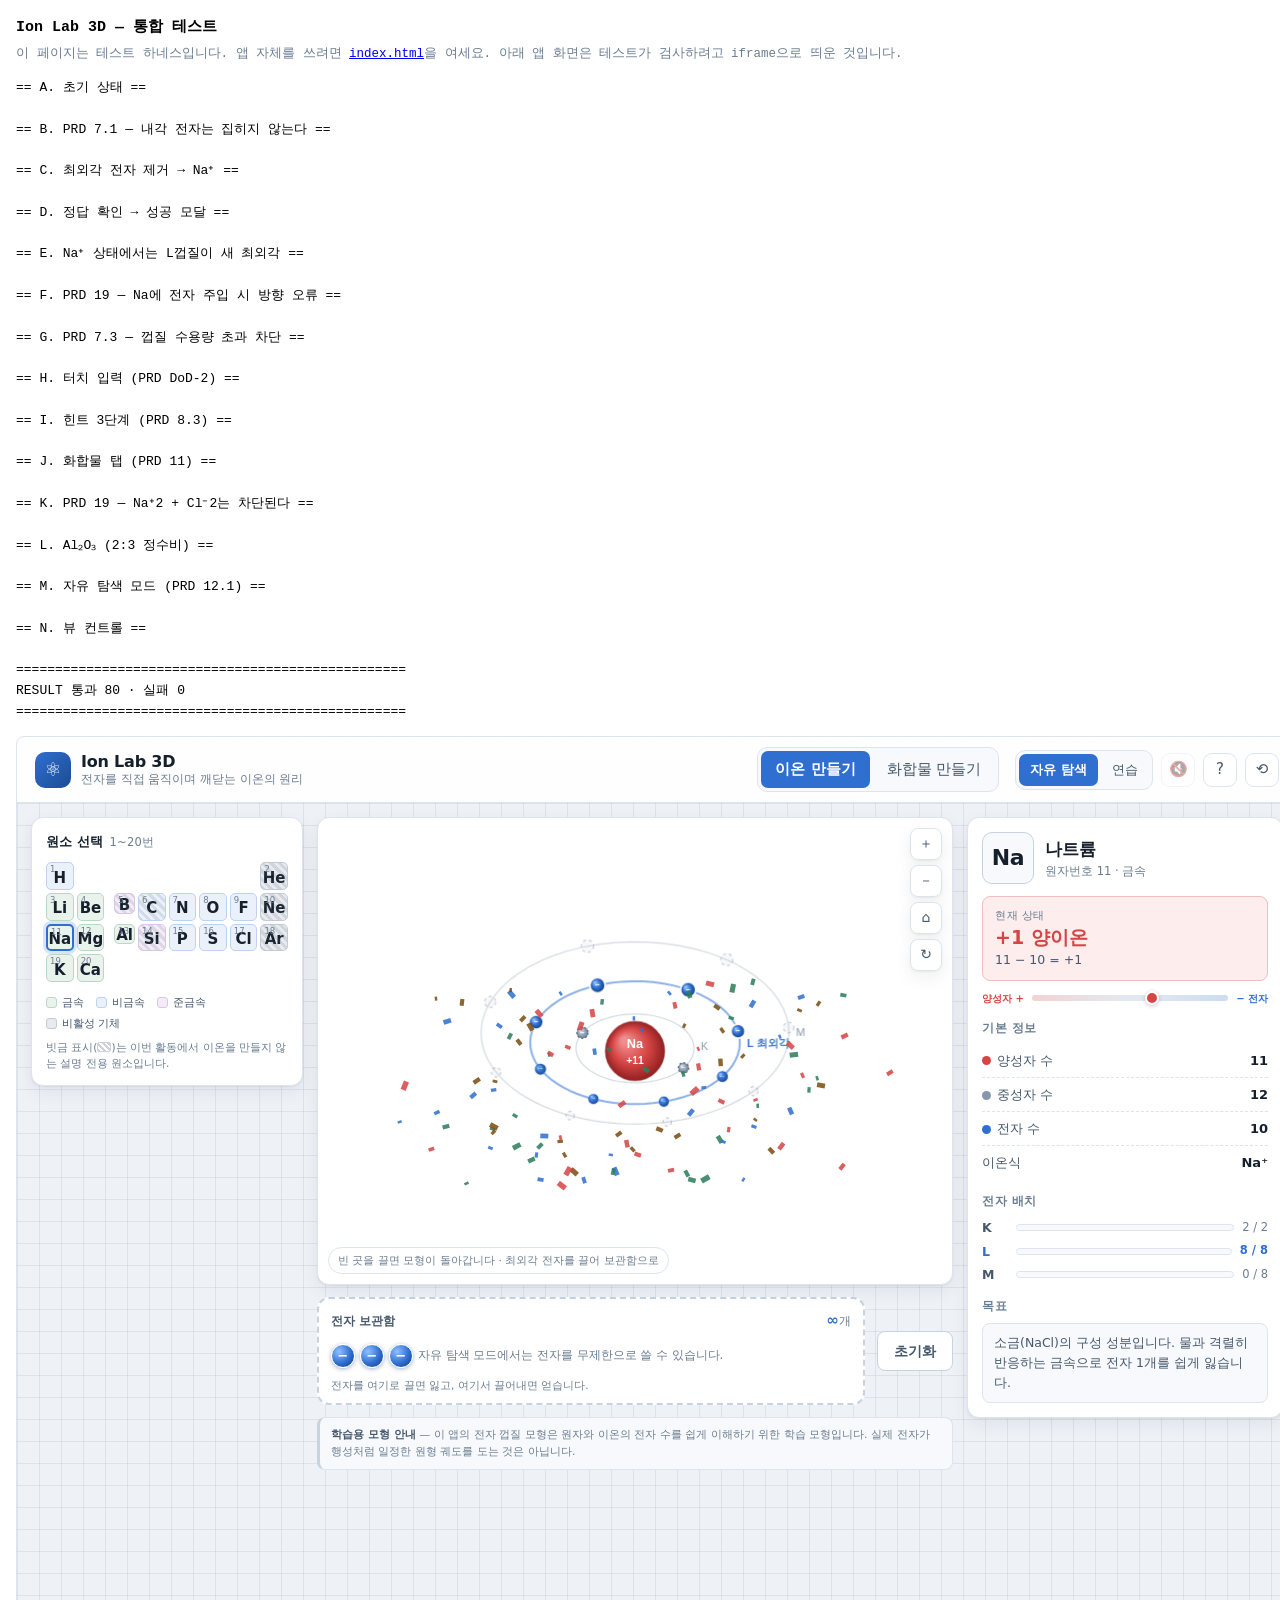
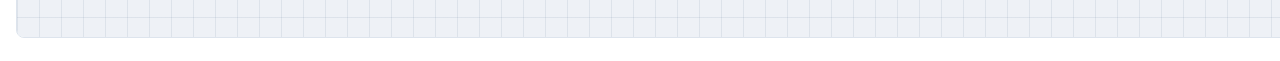
==== tests/app.test.html @ 35646e83 "Ion Lab 3D — 중학교 과학 3D 이온 모형 학습 웹앱 PRD와 Blueprint(인터페이스 구성참고안)를 기준으로 기존 프로토타입을 재구성했다. 렌더링 엔진의 품질은 높았" ====
<!DOCTYPE html>
<html lang="ko">
<head><meta charset="UTF-8"><title>Ion Lab 3D — 통합 테스트</title>
<style>
  body { font: 13px/1.6 "Malgun Gothic", monospace; margin: 0; padding: 16px; }
  #out { white-space: pre-wrap; }
  #out.blocked { background: #fdeded; border: 1px solid #f0bfbf; color: #942929;
                 padding: 14px 16px; border-radius: 8px; }
  h1 { font-size: 15px; margin: 0 0 4px; }
  .lead { color: #6b7d91; margin: 0 0 14px; font-size: 12.5px; }
  #f { width: 1280px; height: 900px; border: 1px solid #dde4ed; border-radius: 8px; }
</style></head>
<body>
<h1>Ion Lab 3D — 통합 테스트</h1>
<p class="lead">이 페이지는 테스트 하네스입니다. 앱 자체를 쓰려면 <a href="../index.html">index.html</a>을 여세요.
아래 앱 화면은 테스트가 검사하려고 iframe으로 띄운 것입니다.</p>
<pre id="out">running…</pre>
<iframe id="f" src="../index.html"></iframe>
<script>
const L = []; let pass = 0, fail = 0; const fails = [];
const log = s => L.push(s);
function ok(name, cond, detail='') { if (cond) pass++; else { fail++; fails.push(name + (detail ? ' — ' + detail : '')); } }
function eq(name, a, b) { ok(name, JSON.stringify(a) === JSON.stringify(b), `기대 ${JSON.stringify(b)}, 실제 ${JSON.stringify(a)}`); }
const done = () => {
    log('\n' + '='.repeat(50));
    log(`RESULT 통과 ${pass} · 실패 ${fail}`);
    log('='.repeat(50));
    if (fail) { log('실패 항목:'); fails.forEach(f => log('  X ' + f)); }
    document.getElementById('out').textContent = L.join('\n');
};

const f = document.getElementById('f');
f.addEventListener('load', () => setTimeout(run, 700));

/** iframe 안을 들여다볼 수 없으면 그 이유를 알려주고 멈춘다. */
function checkAccess() {
    let d = null;
    try { d = f.contentDocument; } catch (e) { /* 교차 출처 접근 차단 */ }
    if (d && d.getElementById('atomCanvas')) return true;

    const viaFile = location.protocol === 'file:';
    document.getElementById('out').className = 'blocked';
    document.getElementById('out').textContent =
        '테스트를 실행할 수 없습니다 — iframe 안의 index.html에 접근이 차단되었습니다.\n\n' +
        (viaFile
            ? 'file:// 로 열면 Chrome이 파일마다 별도의 출처로 취급해서, 이 페이지가\n' +
              'iframe 안의 문서를 읽을 수 없습니다. 다음 중 하나로 실행하세요.\n\n' +
              '  1) 로컬 서버로 열기 (권장)\n' +
              '       py -m http.server 8000\n' +
              '       → http://localhost:8000/tests/app.test.html\n\n' +
              '  2) Chrome에 플래그를 주고 열기\n' +
              '       chrome.exe --allow-file-access-from-files "' + location.href + '"\n\n' +
              '단위 테스트(rules.test.html)는 iframe을 쓰지 않으므로 그냥 열어도 실행됩니다.'
            : 'index.html을 불러오지 못했거나 앱 초기화 중 오류가 났습니다.\n' +
              '개발자 도구 콘솔을 확인하세요.');
    return false;
}

function run() {
    if (!checkAccess()) return;

    const w = f.contentWindow, d = f.contentDocument;
    const ev = (src) => w.eval(src);
    const canvas = d.getElementById('atomCanvas');

    // 궤도 애니메이션을 멈춰 전자 위치를 결정적으로 만든다
    ev('engine.setAnimateOrbit(false)');
    ev('selectElement(11)');       // 나트륨
    ev('applyMode("practice")');   // 연습 모드 (판정 활성)
    ev('selectElement(11)');
    ev('engine.setAnimateOrbit(false)');

    // 캔버스 위치는 모드에 따라 달라진다(미션 바 노출 여부). 매번 다시 잰다.
    const at = (shell, slot) => {
        const r = canvas.getBoundingClientRect();
        const o = JSON.parse(ev(`JSON.stringify(engine.getSlotScreenPos(${shell}, ${slot}))`));
        return { x: r.left + o.x, y: r.top + o.y };
    };
    const mouse = (type, target, x, y) => target.dispatchEvent(
        new w.MouseEvent(type, { clientX: x, clientY: y, bubbles: true, cancelable: true }));

    log('== A. 초기 상태 ==');
    eq('선택 원소', ev('state.element.symbol'), 'Na');
    eq('초기 전자 배치', JSON.parse(ev('JSON.stringify(engine.getShells())')), [2, 8, 1]);
    eq('연습 모드 보관함 초기값', ev('state.well'), 3);
    eq('정답확인 버튼 노출', d.getElementById('checkBtn').hidden, false);
    eq('힌트 버튼 노출', d.getElementById('hintBtn').hidden, false);
    eq('미션 바 노출', d.getElementById('missionBar').hidden, false);

    log('\n== B. PRD 7.1 — 내각 전자는 집히지 않는다 ==');
    // 이전 구현에서는 K껍질 전자도 자유롭게 뽑을 수 있었다.
    const k0 = at(0, 0);
    mouse('mousedown', canvas, k0.x, k0.y);
    ok('K껍질 전자 mousedown → 집히지 않음', ev('engine.draggedElectron') === null);
    eq('  전자 배치 불변', JSON.parse(ev('JSON.stringify(engine.getShells())')), [2, 8, 1]);
    ok('  내각 안내 토스트 표시', d.getElementById('toast').hidden === false);
    ok('  안내 문구 내용', /최외각 전자만/.test(d.getElementById('toast').textContent));
    mouse('mouseup', w, k0.x, k0.y);

    const l0 = at(1, 0);
    mouse('mousedown', canvas, l0.x, l0.y);
    ok('L껍질(내각) 전자도 집히지 않음', ev('engine.draggedElectron') === null);
    eq('  전자 배치 불변', JSON.parse(ev('JSON.stringify(engine.getShells())')), [2, 8, 1]);
    mouse('mouseup', w, l0.x, l0.y);

    log('\n== C. 최외각 전자 제거 → Na⁺ ==');
    const m0 = at(2, 0);
    mouse('mousedown', canvas, m0.x, m0.y);
    ok('M껍질(최외각) 전자 집힘', ev('engine.draggedElectron') !== null);

    const well = d.getElementById('electronWell');
    const wr = well.getBoundingClientRect();
    const wc = { x: wr.left + wr.width / 2, y: wr.top + wr.height / 2 };
    mouse('mousemove', w, wc.x, wc.y);
    ok('보관함 위 호버 표시', well.classList.contains('is-hover'));
    mouse('mouseup', w, wc.x, wc.y);

    eq('전자 배치 → [2,8,0]', JSON.parse(ev('JSON.stringify(engine.getShells())')), [2, 8, 0]);
    eq('전자 수 → 10', ev('engine.getElectronCount()'), 10);
    eq('보관함 +1 → 4', ev('state.well'), 4);
    eq('정보 패널 전자 수', d.getElementById('statElectrons').textContent, '10');
    eq('정보 패널 전하 계산식', d.getElementById('chargeEq').textContent, '11 − 10 = +1');
    eq('정보 패널 상태', d.getElementById('chargeValue').textContent, '+1 양이온');
    eq('정보 패널 이온식', d.getElementById('statIonFormula').textContent, 'Na⁺');
    ok('전하 카드 양이온 스타일', d.getElementById('chargeCard').classList.contains('is-cation'));

    log('\n== D. 정답 확인 → 성공 모달 ==');
    d.getElementById('checkBtn').click();
    ok('성공 모달 열림', d.getElementById('modalOverlay').hidden === false);
    ok('  모달에 Na⁺ 표기', /Na⁺/.test(d.getElementById('modalFormula').textContent));
    ok('  전하 계산식 노출', /11 − 10 = \+1/.test(d.getElementById('modalBody').textContent));
    ok('  이온 이름 노출', /나트륨 이온/.test(d.getElementById('modalBody').textContent));
    ok('  전자 배치 노출', /2, 8/.test(d.getElementById('modalBody').textContent));
    ev('closeModal()');

    log('\n== E. Na⁺ 상태에서는 L껍질이 새 최외각 ==');
    const l0b = at(1, 0);
    mouse('mousedown', canvas, l0b.x, l0b.y);
    ok('L껍질 전자가 이제 집힘', ev('engine.draggedElectron') !== null);
    mouse('mouseup', w, m0.x, m0.y); // 아무 데도 안 놓음 → 원위치 복귀
    eq('  안착 실패 시 원위치 복귀', JSON.parse(ev('JSON.stringify(engine.getShells())')), [2, 8, 0]);

    log('\n== F. PRD 19 — Na에 전자 주입 시 방향 오류 ==');
    ev('selectElement(11)');
    ev('engine.setAnimateOrbit(false)');
    const wellE = d.querySelector('.well-e');
    ok('보관함에 전자 칩 존재', !!wellE);
    mouse('mousedown', wellE, wr.left + 20, wr.top + 20);
    ok('보관함에서 전자 집힘', ev('engine.draggedElectron') !== null);
    eq('  보관함 개수 감소', ev('state.well'), 2);

    const m1 = at(2, 1); // M껍질의 빈 슬롯
    mouse('mousemove', w, m1.x, m1.y);
    mouse('mouseup', w, m1.x, m1.y);
    eq('전자 배치 → [2,8,2]', JSON.parse(ev('JSON.stringify(engine.getShells())')), [2, 8, 2]);
    eq('전하 → −1 음이온', d.getElementById('chargeValue').textContent, '-1 음이온');
    ok('방향 오류 즉시 피드백', /어느 쪽이 더 적을까요/.test(d.getElementById('toast').textContent),
        d.getElementById('toast').textContent);

    log('\n== G. PRD 7.3 — 껍질 수용량 초과 차단 ==');
    ev('selectElement(2)');  // He: K껍질 2/2로 가득 참
    ev('engine.setAnimateOrbit(false)');
    eq('He 배치', JSON.parse(ev('JSON.stringify(engine.getShells())')), [2]);
    ok('He 조작 비활성', ev('engine.interactive') === false);
    const he0 = at(0, 0);
    mouse('mousedown', canvas, he0.x, he0.y);
    ok('비활성 기체 전자 집히지 않음', ev('engine.draggedElectron') === null);
    mouse('mouseup', w, he0.x, he0.y);
    ok('비활성 기체 안내 피드백', /이미 채워져 있어/.test(d.getElementById('feedback').textContent));

    log('\n== H. 터치 입력 (PRD DoD-2) ==');
    // 이전 구현은 touchend에서 changedTouches를 읽지 않아 좌표가 undefined였고,
    // 그 결과 터치로는 전자를 버리는 동작이 성립하지 않았다.
    ev('selectElement(17)'); // Cl [2,8,7]
    ev('engine.setAnimateOrbit(false)');
    const c0 = at(2, 0);
    const mkTouch = (x, y) => new w.Touch({ identifier: 1, target: canvas, clientX: x, clientY: y });
    const touch = (type, target, x, y) => {
        const t = mkTouch(x, y);
        target.dispatchEvent(new w.TouchEvent(type, {
            touches: type === 'touchend' ? [] : [t],
            targetTouches: type === 'touchend' ? [] : [t],
            changedTouches: [t], bubbles: true, cancelable: true
        }));
    };
    touch('touchstart', canvas, c0.x, c0.y);
    ok('터치로 최외각 전자 집힘', ev('engine.draggedElectron') !== null);
    touch('touchmove', w, wc.x, wc.y);
    touch('touchend', w, wc.x, wc.y);
    eq('터치로 전자 제거됨 → [2,8,6]', JSON.parse(ev('JSON.stringify(engine.getShells())')), [2, 8, 6]);
    eq('  Cl 전자 제거 → 방향 오류 진단', ev('Rules.evaluate(state.element, engine.getShells()).status'), 'direction');

    log('\n== I. 힌트 3단계 (PRD 8.3) ==');
    ev('selectElement(11)');
    const hintBtn = d.getElementById('hintBtn'), fb = d.getElementById('feedback');
    hintBtn.click();
    eq('1단계 표시', ev('state.hintStage'), 1);
    ok('  현상 파악 질문', /몇 개인가요/.test(fb.textContent), fb.textContent);
    ok('  정답 미노출', !/1개를 잃어 보세요/.test(fb.textContent));
    hintBtn.click();
    ok('2단계 목표 유도', /할까요/.test(fb.textContent), fb.textContent);
    hintBtn.click();
    eq('3단계 도달', ev('state.hintStage'), 3);
    ok('  직접 지시', /전자 1개를 잃어 보세요/.test(fb.textContent), fb.textContent);
    eq('  힌트 단계 배지', d.getElementById('hintStage').textContent, '3/3');

    log('\n== J. 화합물 탭 (PRD 11) ==');
    ev('switchView("compound")');
    ok('화합물 뷰 활성', d.getElementById('view-compound').classList.contains('is-active'));
    const cards = [...d.querySelectorAll('#cationCards .ion-card')];
    const anions = [...d.querySelectorAll('#anionCards .ion-card')];
    eq('양이온 카드 5종', cards.length, 5);
    eq('음이온 카드 3종', anions.length, 3);

    const click = (sel) => d.querySelector(sel).click();
    // Na⁺ + Cl⁻ → NaCl
    cards.find(c => c.dataset.display === 'Na⁺').click();
    eq('Na⁺ 1개 → 양전하 과다', d.getElementById('sumStatus').textContent, '양전하 과다');
    anions.find(c => c.dataset.display === 'Cl⁻').click();
    ok('NaCl 완성 모달', d.getElementById('modalOverlay').hidden === false);
    eq('  화학식', d.getElementById('modalFormula').textContent, 'NaCl');
    ok('  이름 노출', /염화 나트륨/.test(d.getElementById('modalBody').textContent));
    ok('  체크리스트 반영', ev('state.completed.has("NaCl")'));
    eq('  체크리스트 카운트', d.getElementById('checklistCount').textContent, '1 / 8');
    d.getElementById('modalBtn').click();
    eq('  완성 후 결합 영역 비워짐', ev('state.zoneIons.length'), 0);

    // Na⁺2 + Cl⁻2 → 최소 정수비 위반 (PRD 19)
    log('\n== K. PRD 19 — Na⁺2 + Cl⁻2는 차단된다 ==');
    ev('state.zoneIons = []; renderCompoundZone();');
    ev('addIonToZone(findCard("Na⁺")); addIonToZone(findCard("Na⁺"));');
    ev('addIonToZone(findCard("Cl⁻")); addIonToZone(findCard("Cl⁻"));');
    ok('완성 모달이 뜨지 않음', d.getElementById('modalOverlay').hidden === true);
    eq('총전하 표기', d.getElementById('sumEq').textContent, '(+2) + (-2) = 0');
    eq('상태', d.getElementById('sumStatus').textContent, '전하는 0 — 개수비 확인 필요');
    ok('약분 유도 메시지', /가장 간단한 개수비가 아닙니다/.test(d.getElementById('compoundFeedback').textContent),
        d.getElementById('compoundFeedback').textContent);
    ok('  2:2 → 1:1 안내', /1:1로 줄여 보세요/.test(d.getElementById('compoundFeedback').textContent));

    // Al³⁺2 + O²⁻3 → Al₂O₃
    log('\n== L. Al₂O₃ (2:3 정수비) ==');
    ev('state.zoneIons = []; renderCompoundZone();');
    ev('addIonToZone(findCard("Al³⁺")); addIonToZone(findCard("Al³⁺"));');
    ev('addIonToZone(findCard("O²⁻")); addIonToZone(findCard("O²⁻"));');
    ok('Al³⁺2 + O²⁻2 → 미완성', d.getElementById('modalOverlay').hidden === true);
    ev('addIonToZone(findCard("O²⁻"));');
    eq('Al³⁺2 + O²⁻3 → 화학식', d.getElementById('modalFormula').textContent, 'Al₂O₃');
    ok('  아래첨자 표기', /Al₂O₃/.test(d.getElementById('modalBody').textContent));
    ok('  계수 1 생략 안내', /아래첨자를 생략/.test(d.getElementById('modalBody').textContent));
    d.getElementById('modalBtn').click();

    log('\n== M. 자유 탐색 모드 (PRD 12.1) ==');
    ev('switchView("ion"); applyMode("explore");');
    eq('보관함 무한', ev('state.well === Infinity'), true);
    eq('정답확인 숨김', d.getElementById('checkBtn').hidden, true);
    eq('힌트 숨김', d.getElementById('hintBtn').hidden, true);
    eq('미션 바 숨김', d.getElementById('missionBar').hidden, true);
    ev('selectElement(11)');
    ev('engine.setAnimateOrbit(false)');
    // 자유 탐색에서는 미션 바와 정답확인 버튼이 사라져 보관함 위치가 달라진다.
    // 연습 모드에서 잰 좌표를 재사용하면 안 된다.
    d.getElementById('toast').hidden = true;
    const wr2 = well.getBoundingClientRect();
    const wc2 = { x: wr2.left + wr2.width / 2, y: wr2.top + wr2.height / 2 };
    const m0e = at(2, 0);
    mouse('mousedown', canvas, m0e.x, m0e.y);
    mouse('mousemove', w, wc2.x, wc2.y);
    mouse('mouseup', w, wc2.x, wc2.y);
    eq('자유 탐색에서도 전자 제거 가능', ev('engine.getElectronCount()'), 10);
    eq('  보관함은 여전히 무한', ev('state.well === Infinity'), true);
    ok('  판정 토스트 없음(정답 판정 미적용)', d.getElementById('toast').hidden === true,
        d.getElementById('toast').textContent);

    log('\n== N. 뷰 컨트롤 ==');
    const z0 = ev('engine.camera.zoom');
    d.getElementById('zoomInBtn').click();
    ok('확대 동작', ev('engine.camera.zoom') > z0);
    d.getElementById('zoomOutBtn').click();
    d.getElementById('zoomOutBtn').click();
    ok('축소 동작', ev('engine.camera.zoom') < z0);
    d.getElementById('resetViewBtn').click();
    eq('원래 위치로 → 배율 1', ev('engine.camera.zoom'), 1);
    d.getElementById('spinBtn').click();
    eq('공전 On/Off 토글', ev('engine.animateOrbit'), false);
    d.getElementById('soundBtn').click();
    eq('소리 On/Off 토글', ev('engine.soundEnabled'), false);

    done();
}
// 테스트 도중 예외가 나면 통과 0으로 조용히 끝내지 말고 어디서 터졌는지 남긴다.
window.addEventListener('error', e => {
    fail++;
    fails.push(`테스트 실행 중 예외 — ${e.message} (${e.filename}:${e.lineno})`);
    done();
});
</script>
</body>
</html>
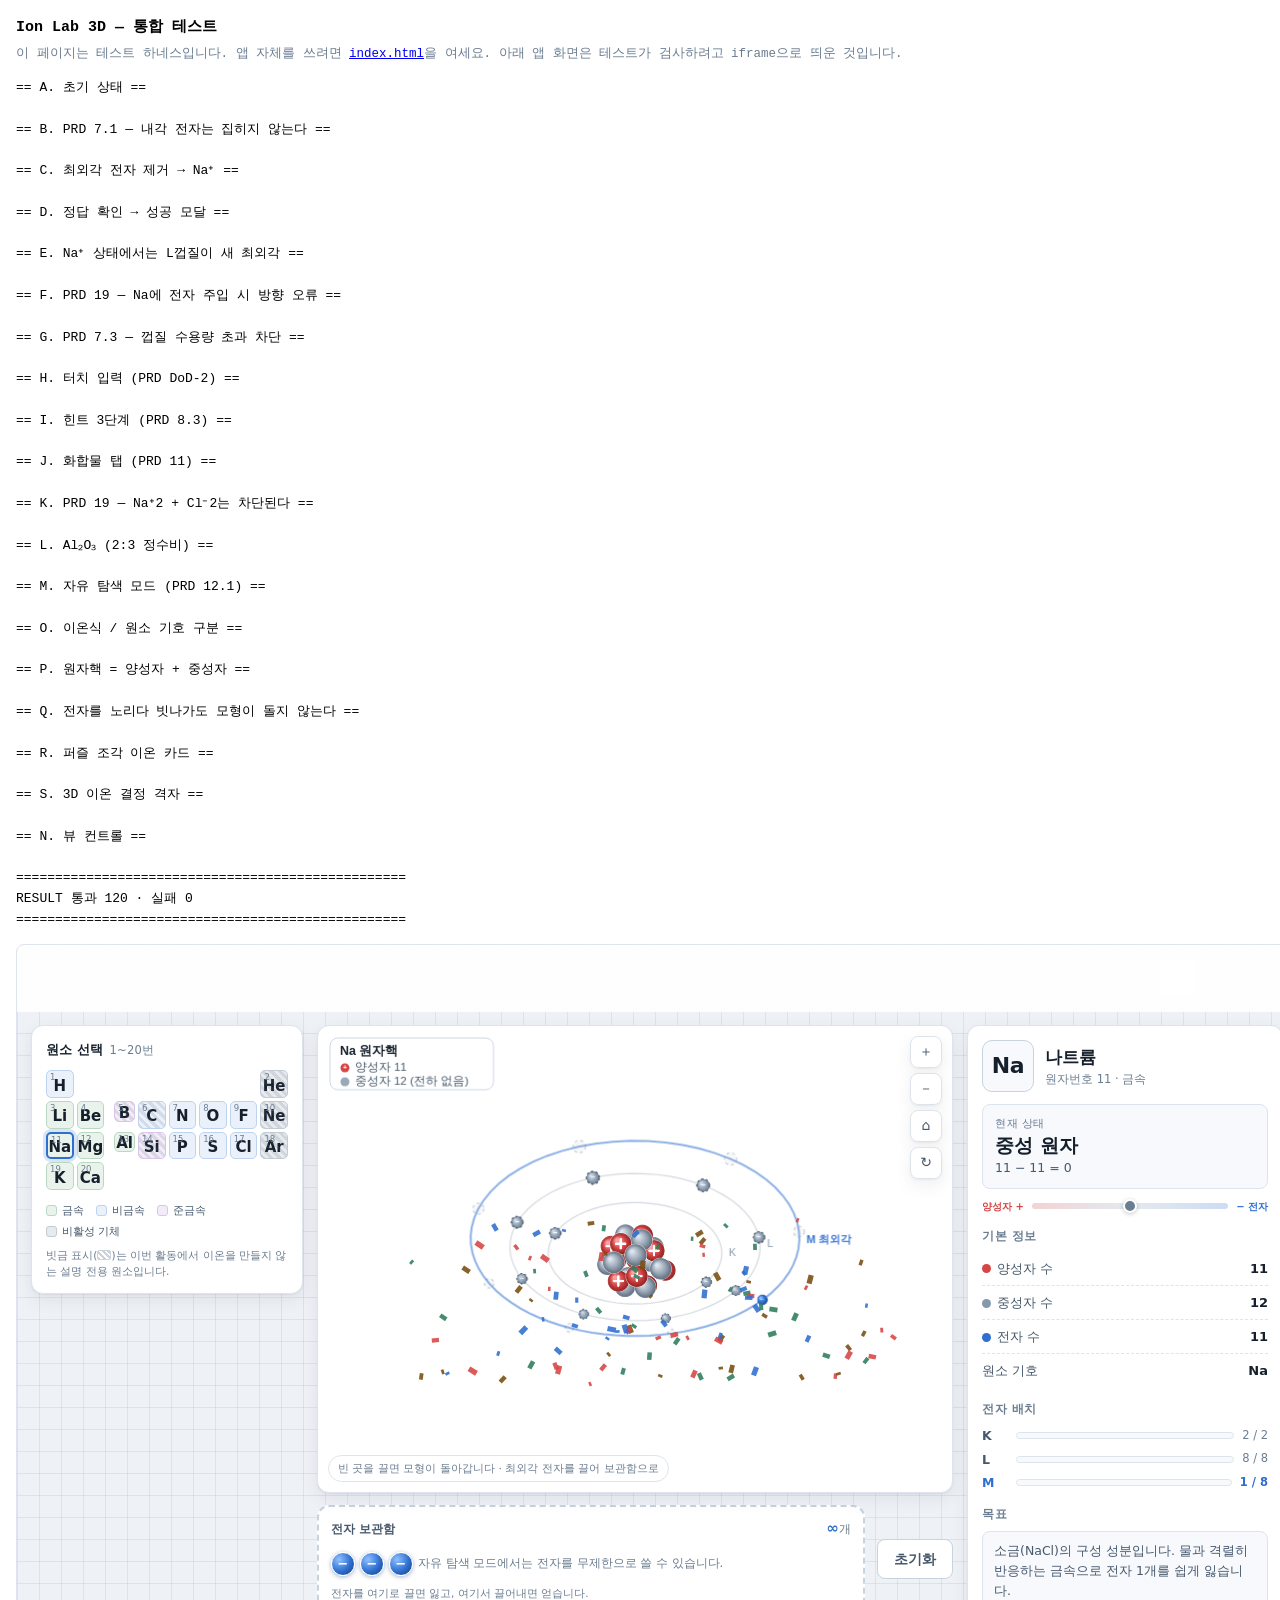
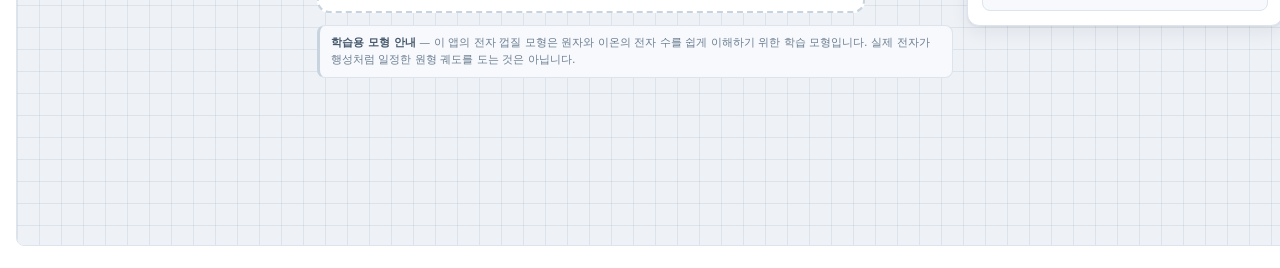
==== commit 2290b242: "오개념 교정 및 3D 모형 보강 1. 이온식/원소 기호 구분    전하가 0인데도 "이온식: Na (원자)"로 표기해 중성 원자를 이온식으로 부르고 있었다.    전하가 0이면 라" ====
--- a/tests/app.test.html
+++ b/tests/app.test.html
@@ -271,6 +271,99 @@
     ok('  판정 토스트 없음(정답 판정 미적용)', d.getElementById('toast').hidden === true,
         d.getElementById('toast').textContent);
 
+    log('\n== O. 이온식 / 원소 기호 구분 ==');
+    // 중성 원자를 '이온식: Na (원자)'라고 부르면 오개념이 된다.
+    ev('switchView("ion"); applyMode("explore"); selectElement(11);');
+    ev('engine.setAnimateOrbit(false)');
+    eq('중성 원자 → 라벨이 "원소 기호"', d.getElementById('statFormulaLabel').textContent, '원소 기호');
+    eq('중성 원자 → 값에 (원자) 같은 군더더기 없음', d.getElementById('statIonFormula').textContent, 'Na');
+    ok('중성 상태에서 "이온식" 표기 없음', !/이온식/.test(d.getElementById('statFormulaLabel').textContent));
+
+    const mNa = at(2, 0);
+    mouse('mousedown', canvas, mNa.x, mNa.y);
+    const wrO = well.getBoundingClientRect();
+    mouse('mousemove', w, wrO.left + wrO.width / 2, wrO.top + wrO.height / 2);
+    mouse('mouseup', w, wrO.left + wrO.width / 2, wrO.top + wrO.height / 2);
+    eq('이온이 되면 → 라벨이 "이온식"', d.getElementById('statFormulaLabel').textContent, '이온식');
+    eq('이온이 되면 → 값이 Na⁺', d.getElementById('statIonFormula').textContent, 'Na⁺');
+
+    log('\n== P. 원자핵 = 양성자 + 중성자 ==');
+    ev('selectElement(11)');
+    eq('핵자 수 = 양성자 + 중성자', ev('engine.nucleons.length'), 23);
+    eq('양성자 수', ev('engine.nucleons.filter(n => n.isProton).length'), 11);
+    eq('중성자 수', ev('engine.nucleons.filter(n => !n.isProton).length'), 12);
+    ev('selectElement(20)');
+    eq('Ca 핵자 수 (20p + 20n)', ev('engine.nucleons.length'), 40);
+    eq('Ca 양성자 수', ev('engine.nucleons.filter(n => n.isProton).length'), 20);
+    ok('핵자가 핵 반경 안에 있음',
+        ev('engine.nucleons.every(n => Math.hypot(n.ux, n.uy, n.uz) <= 1.001)'));
+    ok('스프라이트 캐시 사용 (매 프레임 그라디언트 생성 안 함)', ev('!!engine.sprites'));
+    ok('양성자·중성자 스프라이트 존재', ev('!!(engine.sprites.proton && engine.sprites.neutron)'));
+
+    log('\n== Q. 전자를 노리다 빗나가도 모형이 돌지 않는다 ==');
+    ev('selectElement(11)');
+    ev('engine.setAnimateOrbit(false)');
+    ev('engine.resetView()');
+    const ry0 = ev('engine.camera.ry');
+    const near = at(2, 0);
+    const miss = ev(`engine.intentRadius(false)`);
+    // 전자 바로 옆(히트 반경 밖, 의도 반경 안)을 눌러 본다
+    mouse('mousedown', canvas, near.x + miss * 0.8, near.y);
+    ok('빗나감 → 전자를 집지 않음', ev('engine.draggedElectron') === null);
+    ok('빗나감 → 회전도 시작하지 않음', ev('engine.isOrbitRotating') === false);
+    mouse('mousemove', w, near.x + miss * 0.8 + 60, near.y + 40);
+    eq('빗나감 → 카메라 각도 불변', ev('engine.camera.ry'), ry0);
+    mouse('mouseup', w, near.x, near.y);
+
+    // 전자에서 충분히 먼 빈 공간에서는 정상적으로 회전해야 한다
+    mouse('mousedown', canvas, 18, 18);
+    ok('빈 공간 → 회전 시작', ev('engine.isOrbitRotating') === true);
+    mouse('mousemove', w, 90, 40);
+    ok('빈 공간 → 카메라가 실제로 돌아감', ev('engine.camera.ry') !== ry0);
+    mouse('mouseup', w, 90, 40);
+
+    log('\n== R. 퍼즐 조각 이온 카드 ==');
+    ev('switchView("compound")');
+    const countArcs = (display, type) => {
+        const card = [...d.querySelectorAll('.ion-card')].find(c => c.dataset.display === display);
+        return (card.querySelector('.puzzle path').getAttribute('d').match(/A /g) || []).length;
+    };
+    eq('Na⁺ 홈 1개', countArcs('Na⁺'), 1);
+    eq('Mg²⁺ 홈 2개', countArcs('Mg²⁺'), 2);
+    eq('Al³⁺ 홈 3개', countArcs('Al³⁺'), 3);
+    eq('Cl⁻ 돌기 1개', countArcs('Cl⁻'), 1);
+    eq('O²⁻ 돌기 2개', countArcs('O²⁻'), 2);
+    // sweep 방향이 오목/볼록을 가른다: 양이온은 0(안쪽), 음이온은 1(바깥쪽)
+    const pathOf = (display) => [...d.querySelectorAll('.ion-card')]
+        .find(c => c.dataset.display === display).querySelector('.puzzle path').getAttribute('d');
+    ok('양이온은 오목(sweep 0)', /A 8\.5 8\.5 0 0 0/.test(pathOf('Na⁺')), pathOf('Na⁺'));
+    ok('음이온은 볼록(sweep 1)', /A 8\.5 8\.5 0 0 1/.test(pathOf('Cl⁻')), pathOf('Cl⁻'));
+    ok('양이온 홈은 오른쪽 변 (음이온과 마주 봄)', /L 126 /.test(pathOf('Na⁺')));
+    ok('음이온 돌기는 왼쪽 변', /L 0 /.test(pathOf('Cl⁻')));
+
+    log('\n== S. 3D 이온 결정 격자 ==');
+    ev('state.zoneIons = []; renderCompoundZone();');
+    ev('addIonToZone(findCard("Na⁺")); addIonToZone(findCard("Cl⁻")); closeModal();');
+    ok('완성 시 결정 패널 노출', d.getElementById('latticePanel').hidden === false);
+    eq('화학식 표기', d.getElementById('latticeFormula').textContent, 'NaCl');
+    eq('개수비 표기', d.getElementById('latticeRatio').textContent, 'Na⁺ : Cl⁻ = 1 : 1');
+    eq('격자 자리 수 (4×4×4)', ev('lattice.sites.length'), 64);
+    eq('1:1은 정확히 반반', ev('lattice.sites.filter(s => s.isCation).length'), 32);
+    ok('1:1은 실제 암염 구조', ev('lattice.isRockSalt()'));
+    ok('결정임을 명시 (분자가 아님)', /분자가 아니라 결정/.test(d.getElementById('latticeNote').textContent));
+    ok('NaCl은 실제 구조와 같다고 안내', /실제 NaCl 결정 구조와 같습니다/.test(d.getElementById('latticeNote').textContent));
+    ok('이온 반지름을 화면에 노출', /181pm/.test(d.getElementById('latticeAnionName').textContent));
+
+    // 1:1이 아닌 화합물은 모식도임을 반드시 밝혀야 한다
+    ev('state.zoneIons = []; renderCompoundZone();');
+    ev('addIonToZone(findCard("Ca²⁺")); addIonToZone(findCard("Cl⁻")); addIonToZone(findCard("Cl⁻")); closeModal();');
+    eq('CaCl₂ 개수비 표기', d.getElementById('latticeRatio').textContent, 'Ca²⁺ : Cl⁻ = 1 : 2');
+    ok('CaCl₂는 암염 구조가 아님', ev('lattice.isRockSalt()') === false);
+    ok('CaCl₂는 모식도임을 명시', /학습용 모식도/.test(d.getElementById('latticeNote').textContent));
+    ok('실제 구조와 다름을 명시', /실제 CaCl₂의 결정 구조와는 다릅니다/.test(d.getElementById('latticeNote').textContent));
+
+    ev('switchView("ion")');
+
     log('\n== N. 뷰 컨트롤 ==');
     const z0 = ev('engine.camera.zoom');
     d.getElementById('zoomInBtn').click();
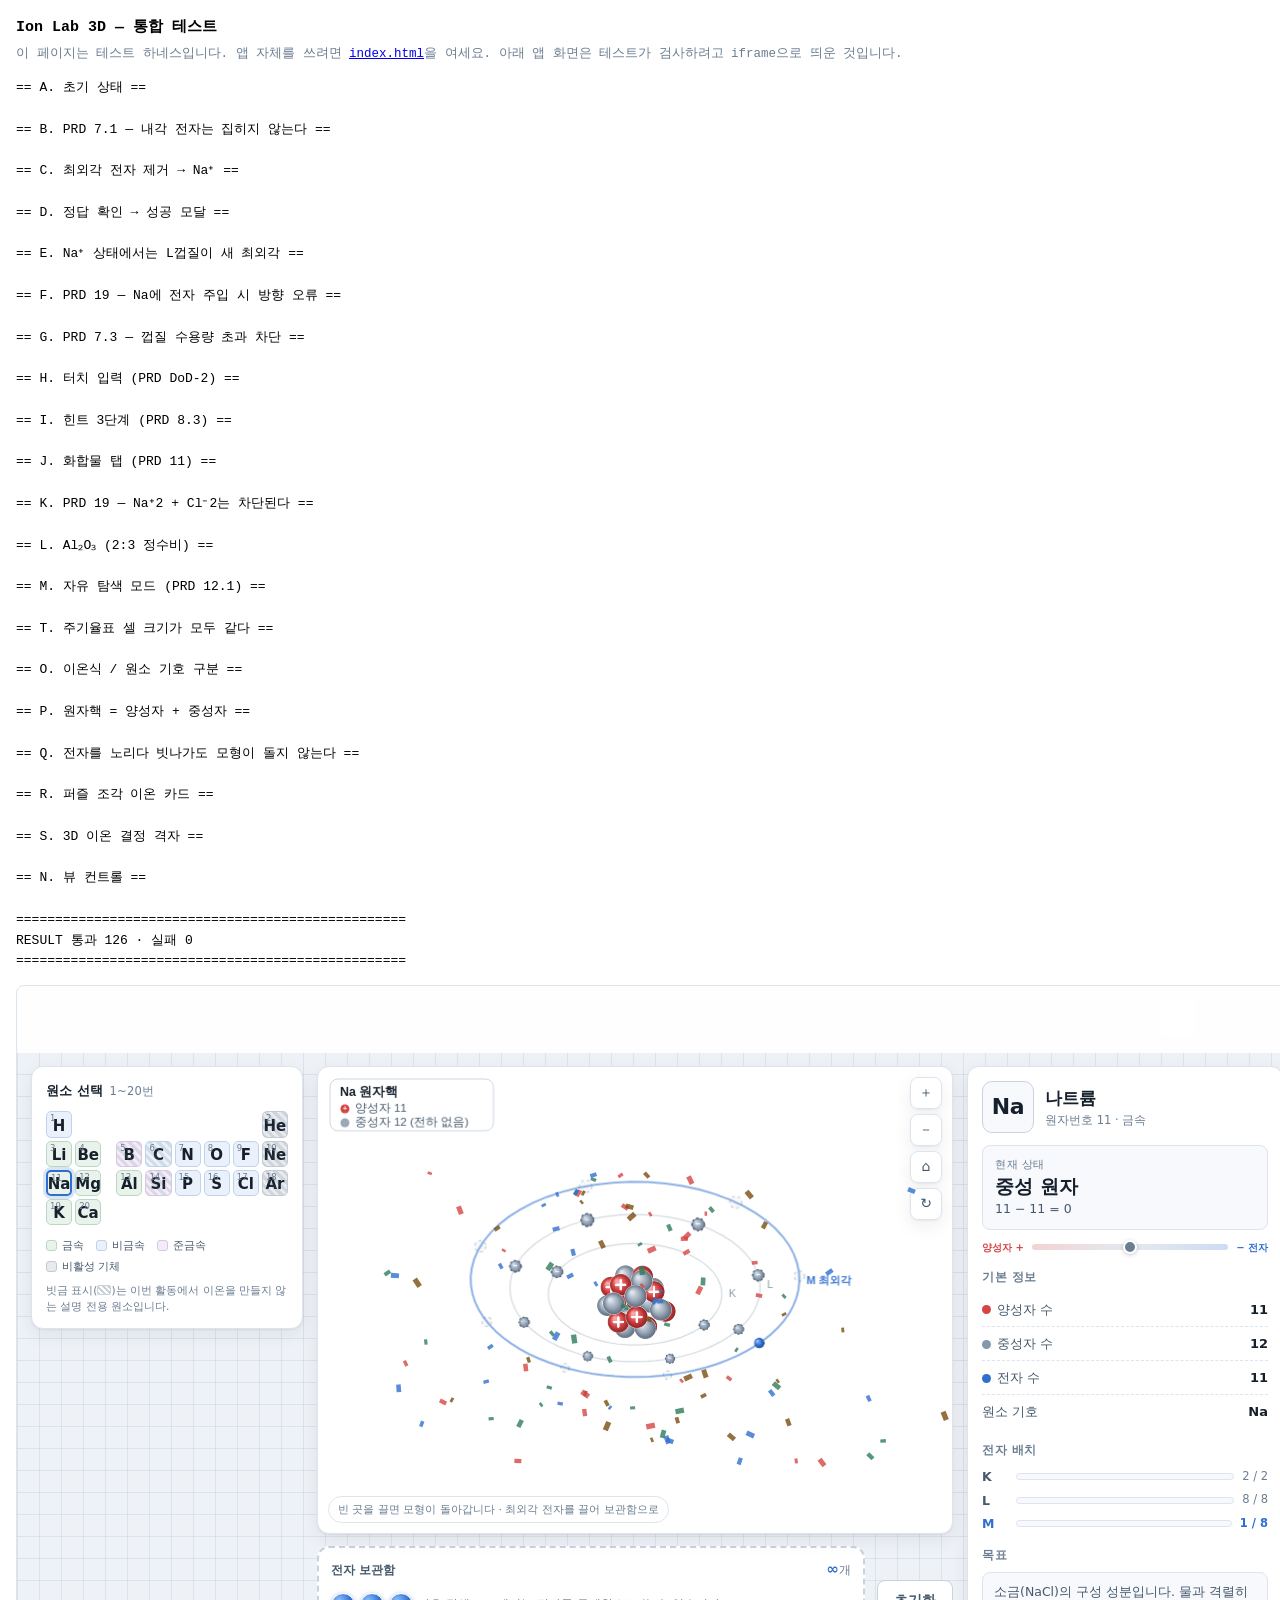
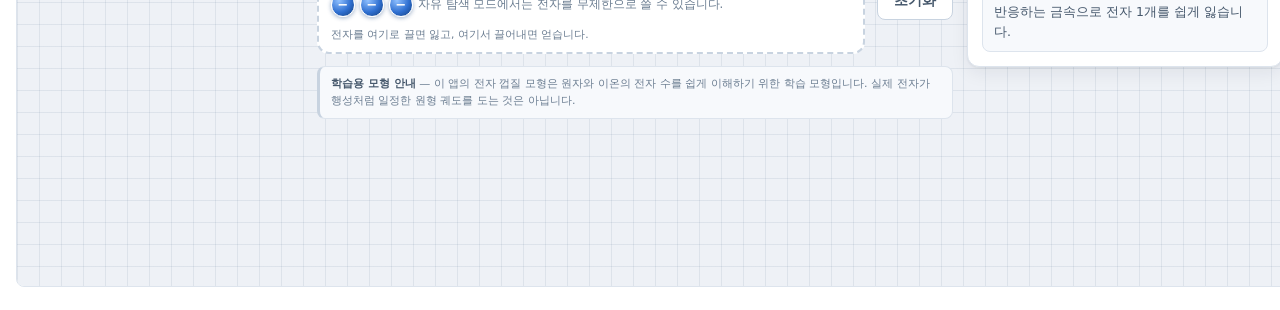
==== commit 2e69a7d2: "주기율표 B·Al 셀만 작아지던 문제 수정 13족 앞의 전이금속 생략 구간을 .cell[data-col="3"]의 margin-left로 벌리고 있었다. 그리드 칸 폭은 1fr로 " ====
--- a/tests/app.test.html
+++ b/tests/app.test.html
@@ -271,6 +271,29 @@
     ok('  판정 토스트 없음(정답 판정 미적용)', d.getElementById('toast').hidden === true,
         d.getElementById('toast').textContent);
 
+    log('\n== T. 주기율표 셀 크기가 모두 같다 ==');
+    // 13족 앞 간격을 margin으로 주면 그 칸만 폭이 깎여 B·Al만 작아진다.
+    // 간격은 그리드의 간격 전용 칸으로 만들어야 한다.
+    ev('switchView("ion")');
+    const cells = [...d.querySelectorAll('.cell')];
+    eq('셀 20개', cells.length, 20);
+    const sizeKeys = new Set(cells.map(c => {
+        const r = c.getBoundingClientRect();
+        return r.width.toFixed(2) + 'x' + r.height.toFixed(2);
+    }));
+    ok('모든 셀의 크기가 동일', sizeKeys.size === 1, '크기 종류: ' + [...sizeKeys].join(', '));
+    const box = (sym) => cells.find(c => c.querySelector('.sym').textContent === sym).getBoundingClientRect();
+    ok('셀이 정사각형', Math.abs(box('H').width - box('H').height) < 0.5);
+    // 전이금속 생략 구간은 일반 칸 사이보다 확실히 넓어야 한다
+    const normalGap = box('Be').left - box('Li').right;
+    const skipGap = box('B').left - box('Be').right;
+    ok('전이금속 생략 구간이 더 넓다', skipGap > normalGap * 2,
+        `보통 ${normalGap.toFixed(1)}px vs 생략 구간 ${skipGap.toFixed(1)}px`);
+    ok('3주기도 같은 간격', Math.abs((box('Al').left - box('Mg').right) - skipGap) < 0.5);
+    ok('주기율표가 패널을 넘지 않음',
+        d.getElementById('periodicTable').getBoundingClientRect().width <=
+        d.querySelector('.panel-elements').getBoundingClientRect().width);
+
     log('\n== O. 이온식 / 원소 기호 구분 ==');
     // 중성 원자를 '이온식: Na (원자)'라고 부르면 오개념이 된다.
     ev('switchView("ion"); applyMode("explore"); selectElement(11);');
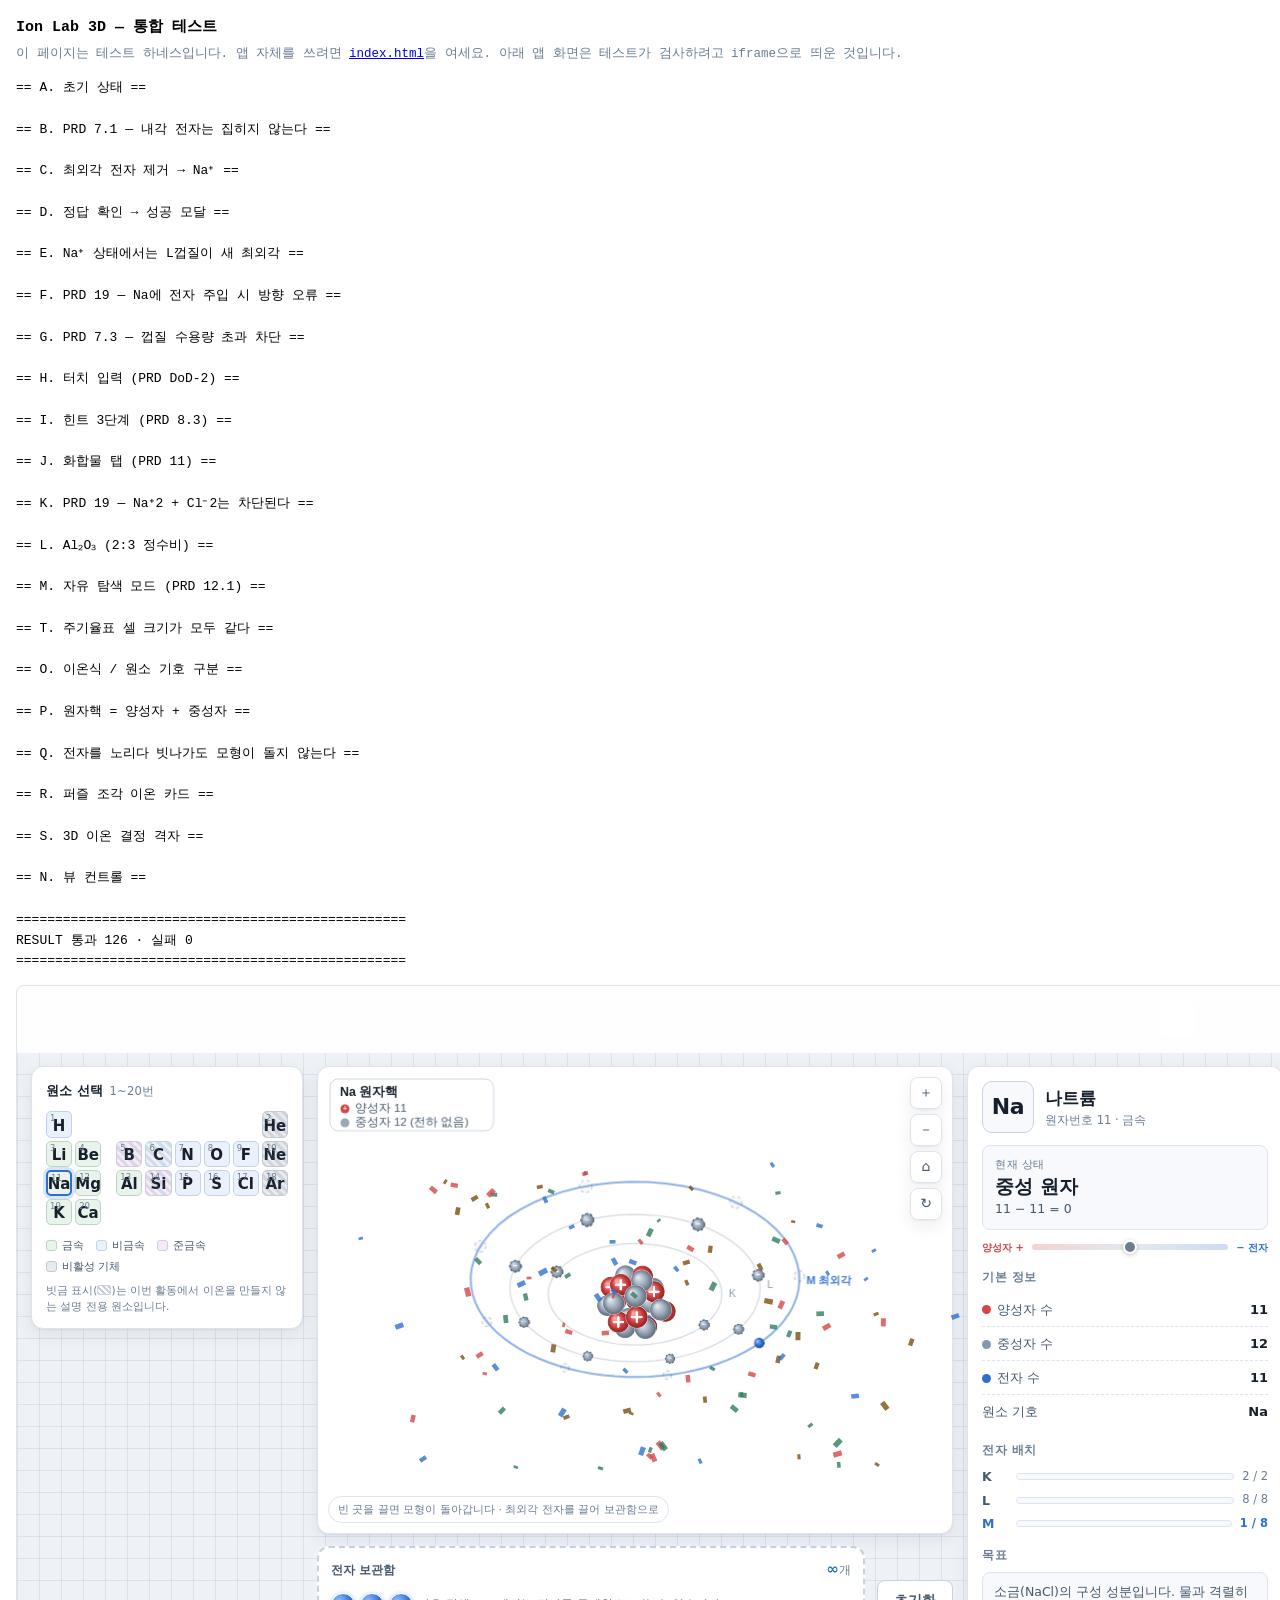
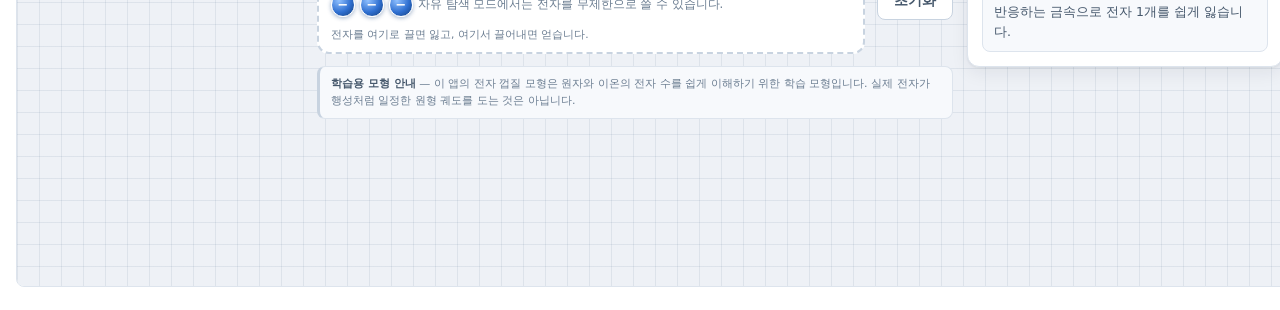
==== commit fccc9f6f: "완성 모달이 맞물린 모형을 가리지 않도록 지연 표시 화합물을 완성하면 전체 화면 모달이 즉시 떠서, 정작 보여주려던 맞물린 퍼즐과 3D 결정 격자를 곧바로 덮어버렸다. 완성 순간(" ====
--- a/tests/app.test.html
+++ b/tests/app.test.html
@@ -217,8 +217,10 @@
     cards.find(c => c.dataset.display === 'Na⁺').click();
     eq('Na⁺ 1개 → 양전하 과다', d.getElementById('sumStatus').textContent, '양전하 과다');
     anions.find(c => c.dataset.display === 'Cl⁻').click();
-    ok('NaCl 완성 모달', d.getElementById('modalOverlay').hidden === false);
-    eq('  화학식', d.getElementById('modalFormula').textContent, 'NaCl');
+    // 완성 모달은 맞물린 모형을 가리지 않도록 지연되어 뜬다 → 완성 즉시엔 아직 숨겨진 상태.
+    // (완성 자체는 즉시 등록되어 모달 내용·체크리스트·격자는 곧바로 준비된다.)
+    ok('NaCl 완성 모달은 즉시 뜨지 않고 지연됨', d.getElementById('modalOverlay').hidden === true);
+    eq('  화학식(모달 내용은 즉시 준비)', d.getElementById('modalFormula').textContent, 'NaCl');
     ok('  이름 노출', /염화 나트륨/.test(d.getElementById('modalBody').textContent));
     ok('  체크리스트 반영', ev('state.completed.has("NaCl")'));
     eq('  체크리스트 카운트', d.getElementById('checklistCount').textContent, '1 / 8');
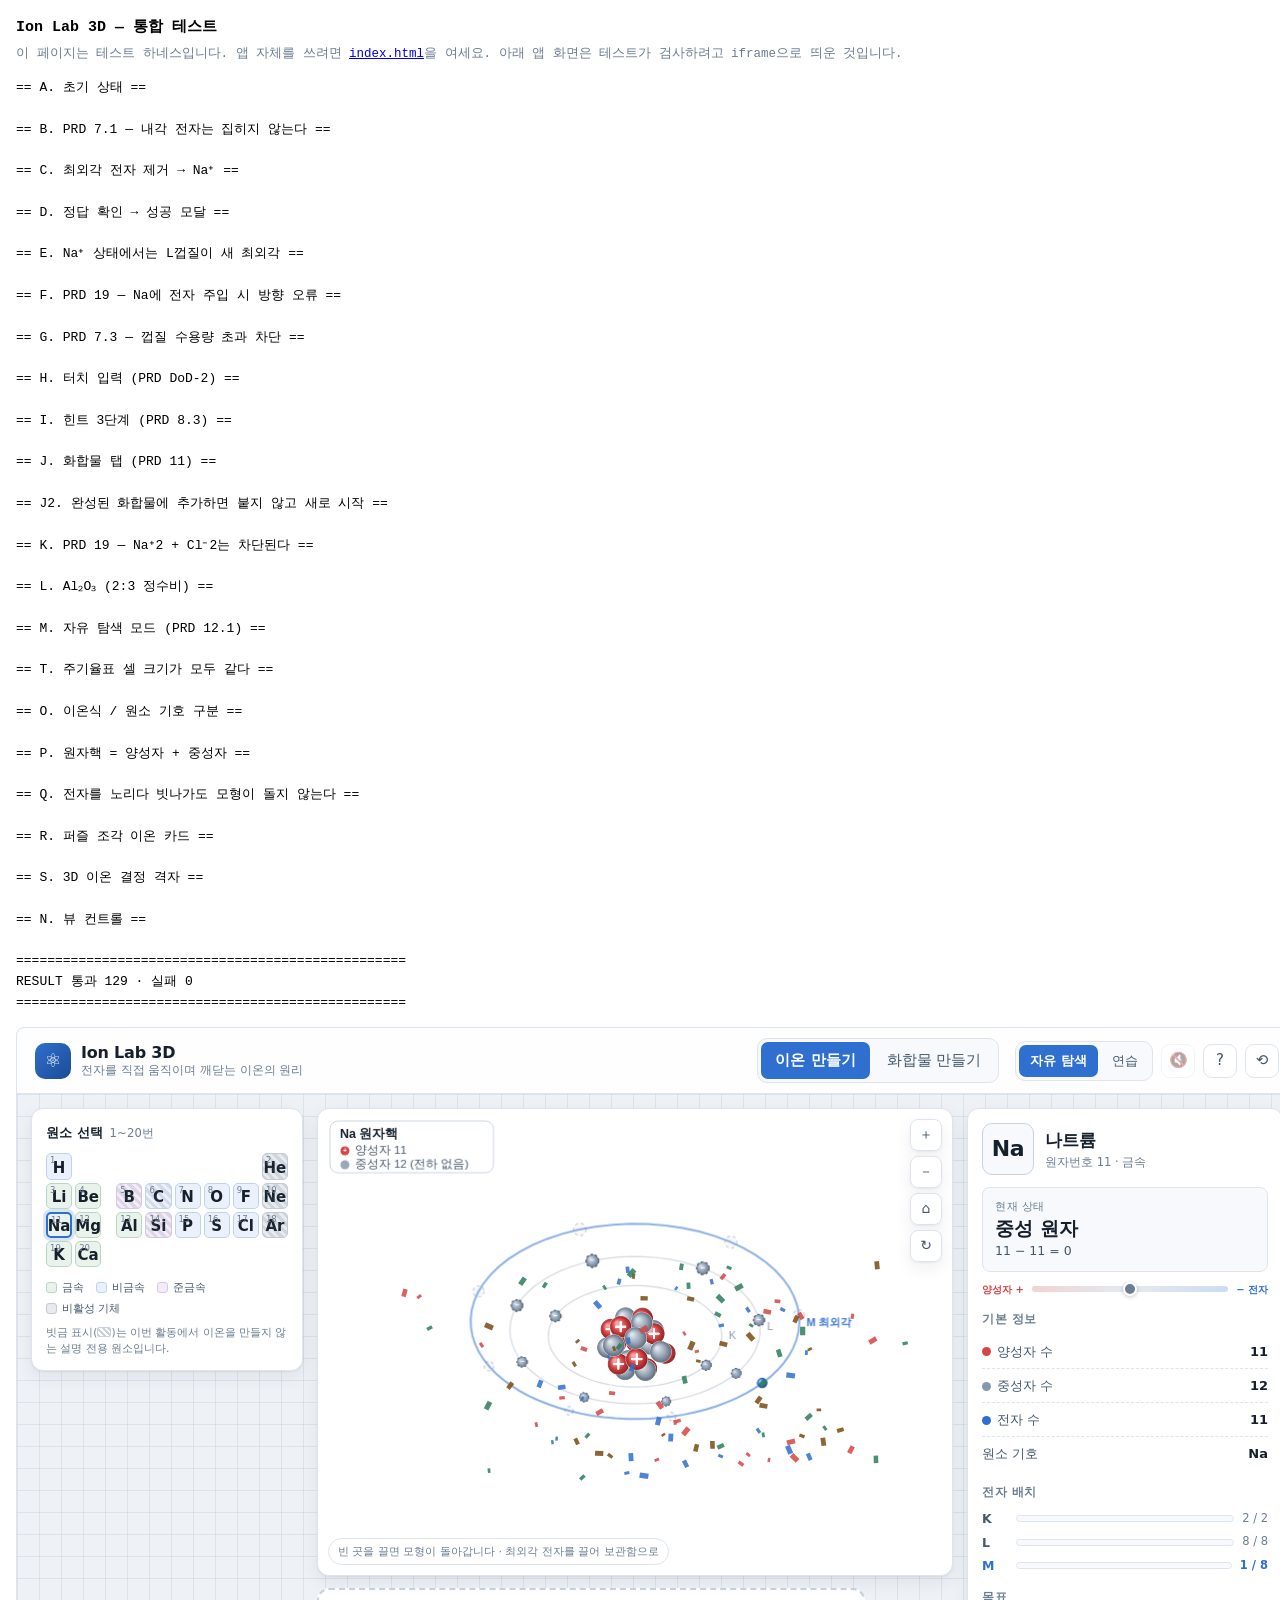
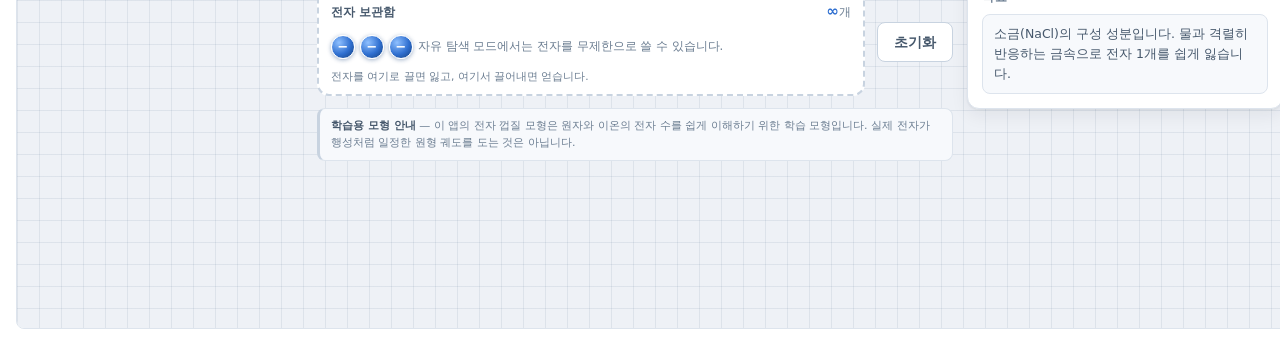
==== commit 45fbd974: "완성된 화합물에 이온을 더하면 붙지 않고 새 화합물로 시작 완성 팝업을 '계속하기' 대신 바깥 클릭으로 닫으면 이온이 남는데, 이 상태에서 새 이온을 넣으면 앞서 완성된 화합물에 " ====
--- a/tests/app.test.html
+++ b/tests/app.test.html
@@ -227,6 +227,18 @@
     d.getElementById('modalBtn').click();
     eq('  완성 후 결합 영역 비워짐', ev('state.zoneIons.length'), 0);
 
+    // 완성 팝업을 바깥 클릭으로 닫아 이온이 남은 채 다음 이온을 넣으면, 앞 화합물에
+    // 붙지 않고 새 화합물이 시작돼야 한다 (사용자 제보 버그).
+    log('\n== J2. 완성된 화합물에 추가하면 붙지 않고 새로 시작 ==');
+    ev('state.zoneIons = []; renderCompoundZone();');
+    ev('addIonToZone(findCard("Na⁺")); addIonToZone(findCard("Cl⁻"));'); // NaCl 완성
+    ok('NaCl 완성 상태', ev('Rules.evaluateCompound(state.zoneIons).status') === 'success');
+    ev('closeModal();'); // 바깥 클릭처럼 이온은 남긴 채 팝업만 닫음
+    ev('addIonToZone(findCard("K⁺"));'); // 이어서 새 이온 추가
+    eq('  완성 화합물에 추가 → 새로 시작 (개수 1)', ev('state.zoneIons.length'), 1);
+    eq('  남은 이온은 방금 넣은 것', ev('state.zoneIons[0].display'), 'K⁺');
+    ev('state.zoneIons = []; renderCompoundZone();');
+
     // Na⁺2 + Cl⁻2 → 최소 정수비 위반 (PRD 19)
     log('\n== K. PRD 19 — Na⁺2 + Cl⁻2는 차단된다 ==');
     ev('state.zoneIons = []; renderCompoundZone();');
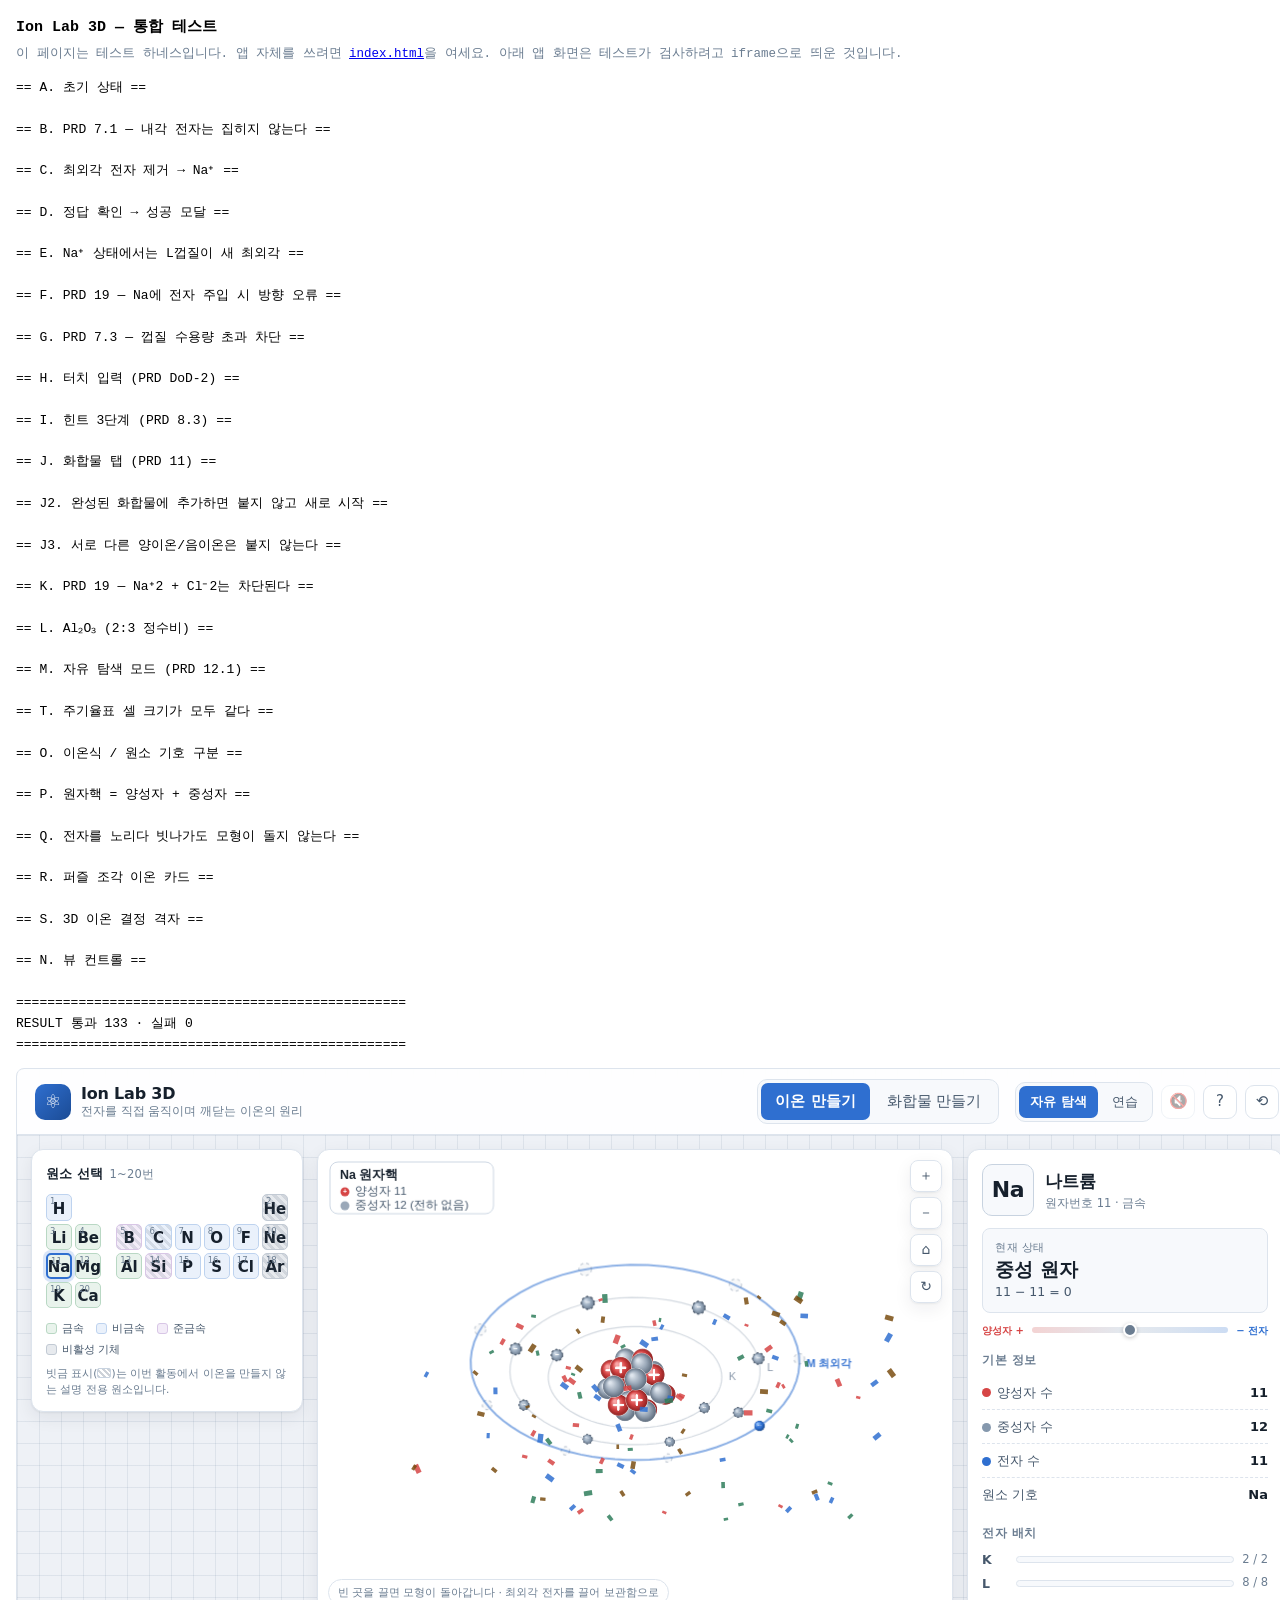
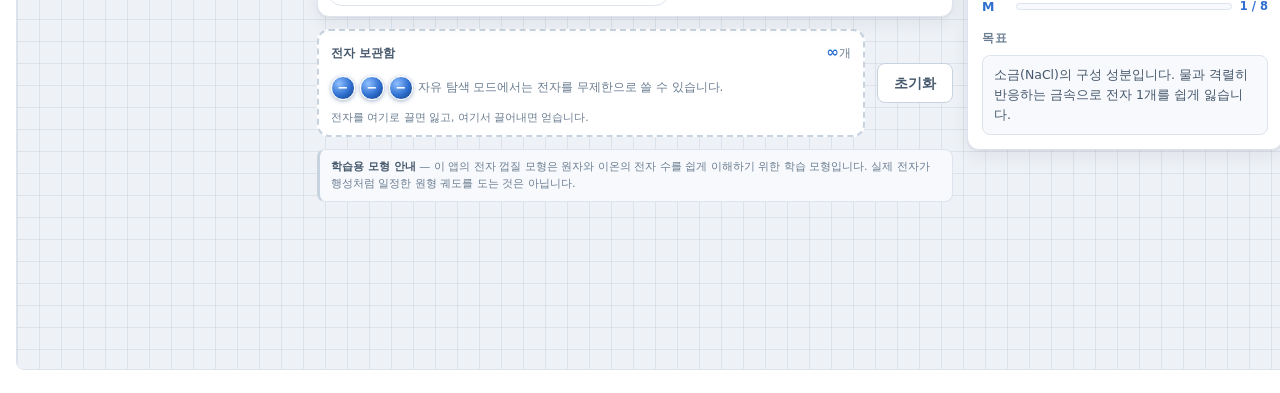
==== commit d7d101d5: "서로 다른 양이온·음이온은 결합 영역에 붙지 않게 차단 이 활동은 양이온 한 종류 + 음이온 한 종류로만 화합물을 만드는데, 완성 전에 서로 다른 양이온(예: K⁺에 Ca²⁺)을 " ====
--- a/tests/app.test.html
+++ b/tests/app.test.html
@@ -239,6 +239,18 @@
     eq('  남은 이온은 방금 넣은 것', ev('state.zoneIons[0].display'), 'K⁺');
     ev('state.zoneIons = []; renderCompoundZone();');
 
+    // 같은 부호의 다른 원소는 붙지 않는다 — 양이온끼리/음이온끼리는 결합하지 않음 (사용자 제보)
+    log('\n== J3. 서로 다른 양이온/음이온은 붙지 않는다 ==');
+    ev('state.zoneIons = []; renderCompoundZone();');
+    ev('addIonToZone(findCard("K⁺")); addIonToZone(findCard("Ca²⁺"));');
+    eq('K⁺에 Ca²⁺는 안 붙음 (개수 1 유지)', ev('state.zoneIons.length'), 1);
+    eq('  남은 건 처음 넣은 K⁺', ev('state.zoneIons[0].display'), 'K⁺');
+    ev('addIonToZone(findCard("K⁺"));'); // 같은 양이온은 허용 (K⁺2 → K₂O 등)
+    eq('  같은 양이온은 허용', ev('state.zoneIons.length'), 2);
+    ev('addIonToZone(findCard("Cl⁻")); addIonToZone(findCard("F⁻"));');
+    ok('  다른 음이온 F⁻도 안 붙음', ev('!state.zoneIons.some(i => i.display === "F⁻")'));
+    ev('state.zoneIons = []; renderCompoundZone();');
+
     // Na⁺2 + Cl⁻2 → 최소 정수비 위반 (PRD 19)
     log('\n== K. PRD 19 — Na⁺2 + Cl⁻2는 차단된다 ==');
     ev('state.zoneIons = []; renderCompoundZone();');
